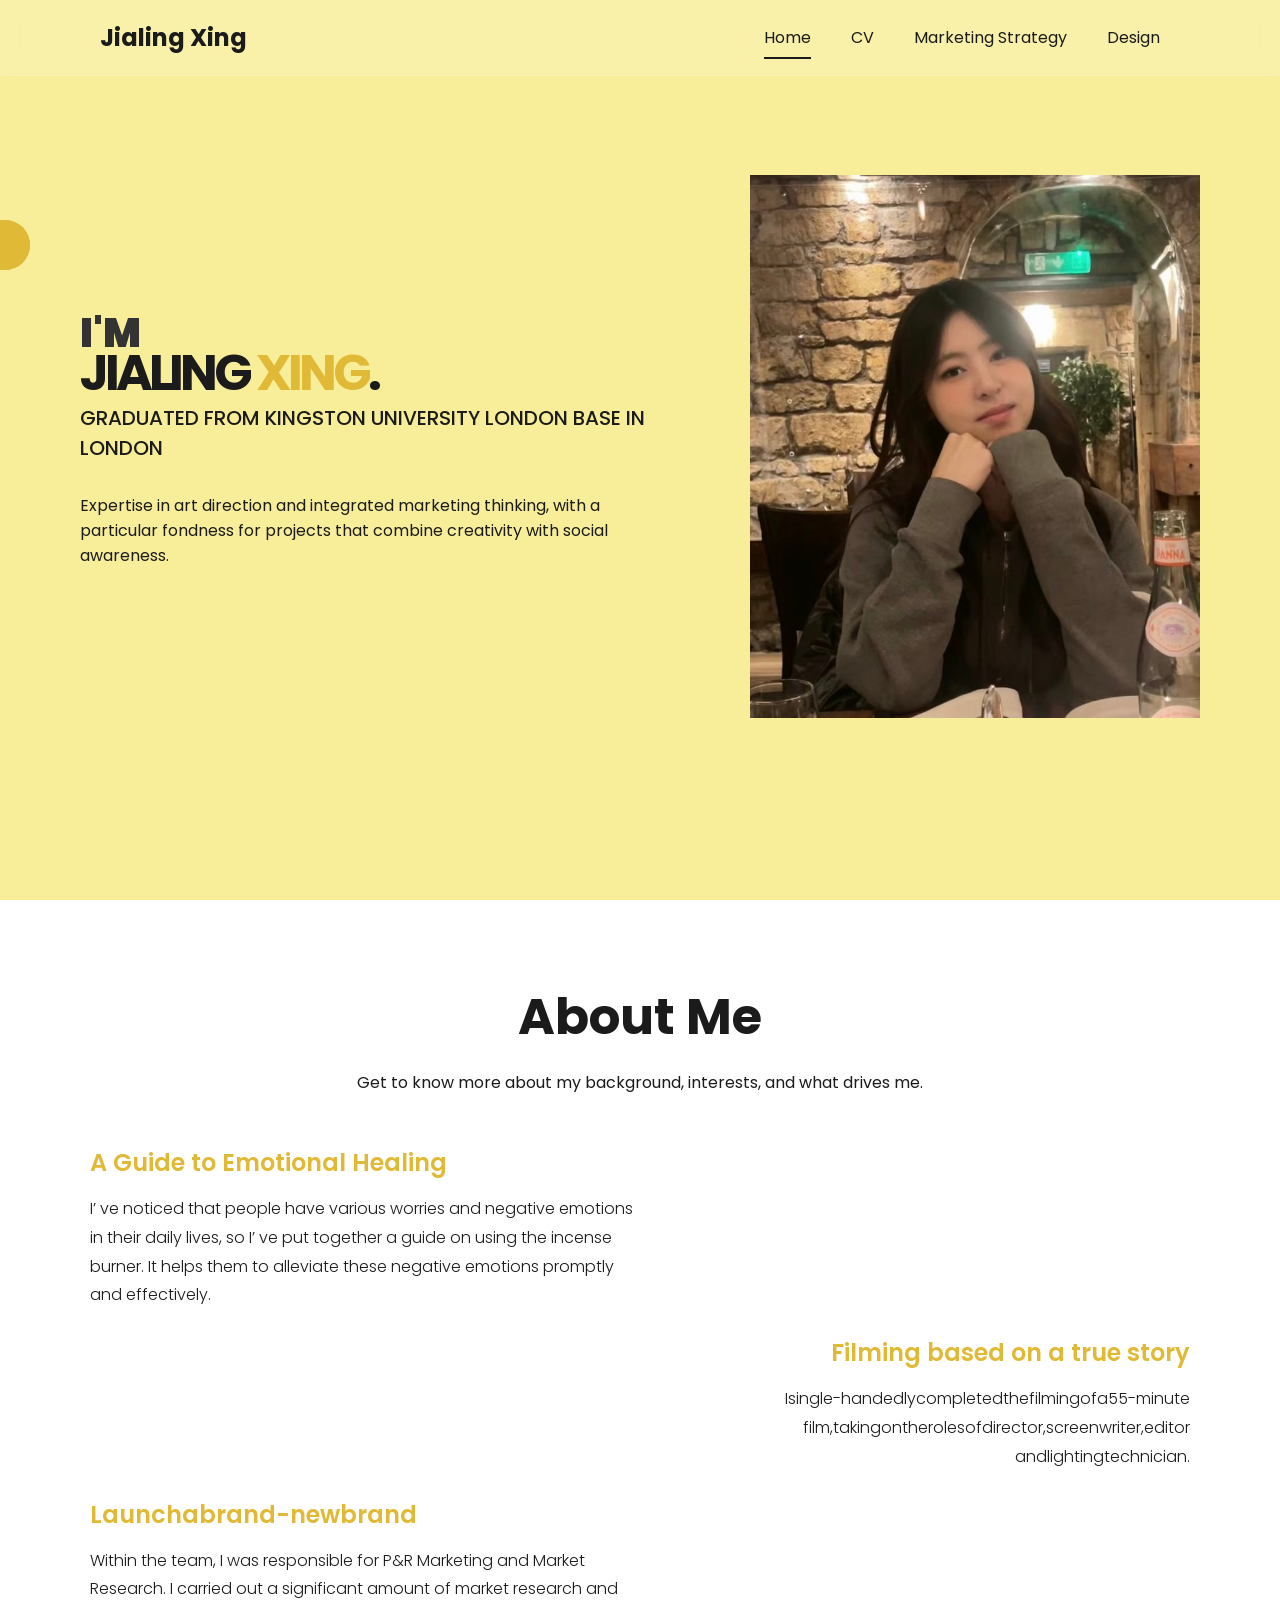
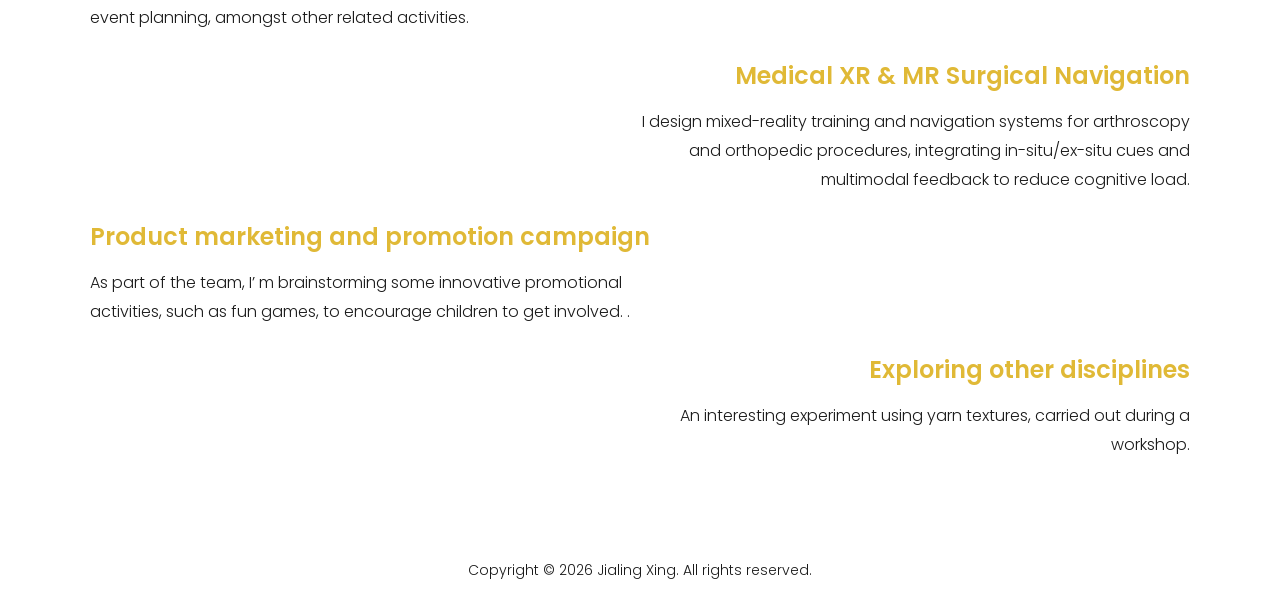
==== index.html @ fc4e3bee "Add files via upload" ====
<!DOCTYPE html>
<html lang="en">

<head>
    <meta charset="UTF-8">
    <meta name="viewport" content="width=device-width, initial-scale=1.0">
    <title>Home - Jialing Xing Portfolio</title>
    <link rel="stylesheet" href="https://cdnjs.cloudflare.com/ajax/libs/font-awesome/5.15.3/css/all.min.css"
        integrity="sha512-iBBXm8fW90+nuLcSKlbmrPcLa0OT92xO1BIsZ+ywDWZCvqsWgccV3gFoRBv0z+8dLJgyAHIhR35VZc2oM/gI1w=="
        crossorigin="anonymous" referrerpolicy="no-referrer" />
    <link rel="stylesheet" href="./common.css">

    <!-- Home Page Styles -->
    <style>
        /* Home Page Container */
        .home-page-container {
            width: 100%;
            display: flex;
            flex-direction: column;
            align-items: center;
            justify-content: flex-start;
            background: transparent;
            scroll-snap-type: y mandatory;

        }

        /* Hero Section */
        .hero-section {
            display: flex;
            justify-content: space-between;
            align-items: center;
            height: 100dvh;
            padding: 0 80px;
            width: 100%;
            background-color: #F8EE99;
            gap: 60px;
        }

        .hero-content {
            flex: 1;
            max-width: 600px;
            z-index: 2;
        }

        .hero-animation {
            flex: 1;
            height: 80%;
            max-width: 600px;
            position: relative;
            z-index: 1;
            display: flex;
            align-items: center;
            justify-content: center;
        }

        .hero-greeting {
            color: var(--gray);
            font-size: 40px;
            text-transform: uppercase;
            font-weight: 900;
        }

        .hero-name {
            line-height: 20px;
            font-size: 50px;
            letter-spacing: -4px;
            text-transform: uppercase;
            color: var(--white);
            margin-bottom: 20px;
        }

        .hero-name-highlight {
            color: var(--primary);
        }

        .hero-title {
            color: var(--white);
            font-size: 20px;
            text-transform: uppercase;
            font-weight: 500;
            margin-bottom: 30px;
        }

        .hero-description {
            margin-bottom: 30px;
            color: var(--white);
        }

        .profile-image-wrapper {
            flex-basis: 50%;
        }

        .profile-image {
            width: 100%;
            max-width: 450px;
            height: auto;
            object-fit: cover;
        }

        .decorative-circles span {
            width: 50px;
            height: 50px;
            position: absolute;
            top: 220px;
            left: -20px;
            border-radius: 50%;
            background-color: var(--primary);
        }

        /* About Me Section */
        .about-section {
            width: 100%;
            max-width: 1200px;
            padding: 80px 50px;
            text-align: center;
            background: transparent;
            display: flex;
            flex-direction: column;
            justify-content: center;
            scroll-snap-align: start;
            scroll-snap-stop: always;
        }

        .about-section-title {
            font-size: 50px;
            color: var(--white);
            margin-bottom: 15px;
        }

        .about-section-description {
            color: var(--white);
            font-size: 16px;
        }

        .about-content-wrapper {
            display: grid;
            margin-top: 50px;
            width: 100%;
        }

        .about-introduction {
            text-align: left;
        }

        .about-subtitle {
            color: var(--primary);
            font-size: 24px;
            margin-bottom: 15px;
            margin-top: 25px;
            font-weight: 600;
        }

        .about-subtitle:first-child {
            margin-top: 0;
        }

        .about-paragraph {
            color: var(--white);
            line-height: 1.8;
            font-weight: 300;
            font-size: 16px;
        }

        /* Mobile Responsive Design */
        @media screen and (max-width: 768px) {

            /* Hero Section Mobile */
            .hero-section {
                flex-direction: column-reverse;
                padding: 20px;
                justify-content: center;
                gap: 30px;
            }

            .hero-content {
                flex: none;
                max-width: 100%;
                text-align: center;
            }

            .hero-animation {
                display: none;
            }

            .hero-greeting {
                font-size: 24px;
            }

            .hero-name {
                font-size: 32px;
                line-height: 1.2;
                letter-spacing: -2px;
                margin-bottom: 15px;
            }

            .hero-title {
                font-size: 14px;
                letter-spacing: 3px;
                margin-bottom: 20px;
            }

            .hero-description {
                width: 100%;
                font-size: 14px;
                margin-bottom: 25px;
            }

            /* About Section Mobile */
            .about-section {
                padding: 60px 20px;
            }

            .about-section-title {
                font-size: 32px;
                margin-bottom: 12px;
            }

            .about-section-description {
                font-size: 14px;
            }

            .about-content-wrapper {
                margin-top: 30px;
            }

            .about-introduction {
                text-align: center;
            }

            .about-subtitle {
                font-size: 20px;
                margin-top: 30px;
                margin-bottom: 12px;
                text-align: center !important;
            }

            .about-subtitle:first-child {
                margin-top: 0;
            }

            .about-paragraph {
                font-size: 14px;
                line-height: 1.7;
                width: 100% !important;
                text-align: center !important;
                margin-left: auto !important;
                margin-right: auto !important;
            }

            /* Decorative circles hide on mobile */
            .decorative-circles {
                display: none;
            }

            .profile-image {
                max-width: 260px;
            }
        }

        /* Tablet Responsive Design */
        @media screen and (max-width: 1024px) and (min-width: 769px) {
            .hero-section {
                padding: 0 40px;
                gap: 40px;
            }

            .hero-content {
                max-width: 450px;
            }

            .hero-animation {
                max-width: 450px;
            }

            .hero-greeting {
                font-size: 32px;
            }

            .hero-name {
                font-size: 42px;
            }

            .hero-title {
                font-size: 18px;
            }

            .hero-description {
                width: 90%;
            }

            .about-section {
                padding: 70px 40px;
            }

            .about-section-title {
                font-size: 42px;
            }

            .about-subtitle {
                font-size: 22px;
            }

            .about-paragraph {
                width: 70% !important;
            }


        }
    </style>
</head>

<body>
    <!-- Preloader -->


    <!-- Theme Toggle Buttons -->
   

    <header>
        <!-- Navigation Bar -->
        <nav class="navbar">
            <h1><a href="index.html" class="logo">Jialing Xing</a></h1>
            <ul class="navigation-menu">
                <li><a class="active" href="index.html">Home</a></li>
                <li><a href="cv.html">CV</a></li>
                    <li><a href="research.html">Marketing Strategy</a></li>
                <li><a href="design.html">Design</a></li>
                <!-- <li><a href="contact.html">Contact</a></li> -->
            </ul>
            <i class="mobile-menu-toggle fas fa-bars" aria-label="Toggle menu"></i>
        </nav>

        <!-- Home Page Container -->
        <div class="home-page-container">
            <!-- Hero Section -->
            <section class="hero-section">
                <div class="hero-content">
                    <h3 class="hero-greeting">I'm</h3>
                    <h1 class="hero-name">Jialing <span class="hero-name-highlight"> Xing</span>.</h1>
                    <h4 class="hero-title">
                        Graduated from Kingston University London Base in London
                    </h4>
                    <p class="hero-description">Expertise in art direction and integrated marketing thinking, with a
                        particular fondness for
                        projects that combine creativity with social awareness.</p>
                </div>

                <div class="hero-image">
                    <img src="./images/profile.jpg" alt="Profile" class="profile-image">
                </div>
            </section>

            <!-- About Me Section -->
            <section class="about-section">
                <h1 class="about-section-title">About Me</h1>
                <p class="about-section-description">Get to know more about my background, interests, and what drives
                    me.</p>
                <div class="about-content-wrapper">
                    <div class="about-introduction">
                        <h3 class="about-subtitle" style="text-align: start;">A Guide to Emotional Healing</h3>
                        <p class="about-paragraph" style="text-align: left; width: 50%; margin-right: auto;">I’
                            ve noticed that people have various worries and
                            negative emotions in their daily lives, so I’
                            ve put
                            together a guide on using the incense burner. It helps
                            them to alleviate these negative emotions promptly and
                            effectively.</p>

                        <h3 class="about-subtitle" style="text-align: end;">Filming based on a true story
                        </h3>
                        <p class="about-paragraph" style="text-align: right; width: 50%; margin-left: auto;">
                            Isingle-handedlycompletedthefilmingofa55-minute
                            film,takingontherolesofdirector,screenwriter,editor
                            andlightingtechnician.</p>

                        <h3 class="about-subtitle" style="text-align: start;">Launchabrand-newbrand</h3>
                        <p class="about-paragraph" style="text-align: left; width: 50%; margin-right: auto;">Within the
                            team, I was responsible for P&R
                            Marketing and Market Research. I carried out a
                            significant amount of market research and event
                            planning, amongst other related activities.</p>

                        <h3 class="about-subtitle" style="text-align: end;">Medical XR & MR Surgical Navigation</h3>
                        <p class="about-paragraph" style="text-align: right; width: 50%; margin-left: auto;">I design
                            mixed-reality training and navigation systems for arthroscopy and orthopedic procedures,
                            integrating in-situ/ex-situ cues and multimodal feedback to reduce cognitive load.</p>


                        <h3 class="about-subtitle" style="text-align: start;">Product marketing and promotion campaign
                        </h3>
                        <p class="about-paragraph" style="text-align: left; width: 50%; margin-right: auto;">
                            As part of the team, I’
                            m brainstorming some innovative
                            promotional activities, such as fun games, to encourage
                            children to get involved.
                            .</p>


                        <h3 class="about-subtitle" style="text-align: end;">Exploring other disciplines</h3>
                        <p class="about-paragraph" style="text-align: right; width: 50%; margin-left: auto;">An
                            interesting experiment using yarn textures, carried out during a workshop.</p>








                    </div>

                </div>
            </section>

            <footer>
                <p>Copyright © 2026 Jialing Xing. All rights reserved.</p>
            </footer>
        </div>

        <!-- Decorative Elements -->
        <div class="decorative-circles">
            <span></span>
            <span></span>
        </div>
    </header>

    <script src="./main.js"></script>
</body>
</html>
---- common.css ----
@import url('https://fonts.googleapis.com/css2?family=Poppins:wght@100;200;300;400;500;600;700;800;900&display=swap');


/* Global Styles */
*{
    margin: 0;
    padding: 0;
    box-sizing: border-box;
}

:root{
    --black:#433930;
    --white:#1b1b1b;
    --gray:#333;
    --primary:#E0B936;
    --secondary:#fdbb79;
    --third:#FF602A;
    --grey-text:rgba(87, 72, 72, 0.8);
}

body{
    font-family: 'Poppins', sans-serif;
    overflow-x: hidden;
}

body.overflow{
    overflow: hidden;
}

a{
    text-decoration: none;
}

li{
    list-style: none;
}



/* Header */
header{
    position: relative;
   

}

/* Navigation Bar */
.navbar{
    position: fixed;
    padding: 20px 100px;
    display: flex;
    justify-content: space-between;
    align-items: center;
    width: 100%;
    background-color: rgba(255, 255, 255, 0.161);
    backdrop-filter: blur(10px);
    -webkit-backdrop-filter: blur(20px);
    border-bottom: 1px solid rgba(255, 255, 255, 0.1);
    z-index: 999;
    transition: all 0.3s ease;
}

.logo{
    color: var(--white);
    user-select: none;
}

.navigation-menu {
    margin-left: 50px;
    display: flex;
    flex-wrap: wrap;
    transition: all .3s;
}

.navigation-menu li a{
    color: var(--white);
    margin: 0 20px;
}

.navigation-menu li:hover a:not(.active){
    color: var(--primary);
}

.navigation-menu li a.active{
    padding-bottom: 8px;
    border-bottom: 2px solid var(--white);
}

.mobile-menu-toggle{
    color: var(--white);
    font-size: 25px;
    display: none;
    cursor: pointer;
}

.mobile-menu-toggle:hover{
    color: var(--primary);
    transform: scale(1.1);
}

/* Button Styles */
.btn{
    width: 165px;
    height: 35px;
    font-size: 15px;
    border: none;
    position: relative;
    font-weight: 600;
    overflow: hidden;
    cursor: pointer;
    color: var(--black);
    transition: all 0.3s;
    background-color: var(--white);
}

.btn:before{
    content: '';
    width: 100%;
    height: 100%;
    position: absolute;
    top: 0;
    left: 0;
    transform: translateX(-100px) rotate(45deg);
    background-color: var(--secondary);
    transition: transform 0.3s;
}

.btn:after{
    content: '';
    width: 100%;
    height: 100%;
    position: absolute;
    top: 0;
    left: 0;
    transform: translateX(-110px) rotate(45deg);
    background-color: var(--primary);
    transition: transform 0.3s;
}

.btn:hover{
    border: 1px solid var(--white);
    color: var(--white);
    background-color: var(--black);
}

.btn:hover::before{
    transform: translateX(100px) rotate(45deg);
}

.btn:hover::after{
    transform: translateX(110px) rotate(45deg);
}

/* Section Common Styles */
.section{
    padding-top: 120px;
    display: flex;
    width: auto;
    flex-direction: column;
    margin: 0px 100px;
    align-items: center;
    justify-content: center;
}

.section .section-title{
    text-transform: uppercase;
    font-size: 50px;
    color: var(--white);
}

.section .section-desc{
    text-align: center;
    color: var(--white);
}

.section a{
    color: var(--primary);
}

.sec-dis{
    min-height: 100vh;
    display: flex;
    overflow-y: auto;
}

/* Animations */
@keyframes rotate {
    from{
        transform: rotate(0deg);
    }
    to{
        transform: rotate(360deg);
    }
}

/* Responsive - Mobile Navigation Only */
@media screen and (max-width:905px) {
    .navbar {
        padding: 20px 16px;
    }
    
    .logo{
        font-size: 20px;
    }
    
    .navigation-menu{
        position: absolute;
        justify-content: center;
        align-items: center;
        align-content: center;
        flex-direction: column;
        top: 0;
        left: 0;
        display: none;
        visibility: hidden;
        opacity: 0;
        transform: translateX(-50px) translateY(-50px);
        width: 100vw;
        height: 110vh;
        z-index: 100;
        background-color: var(--secondary);
    }
    
    .navigation-menu.dis{
        display: flex;
        opacity: 1;
        visibility: visible;
    }
    
    .navigation-menu li {
        margin-top: 30px;
    }
    
    .navigation-menu li a{
        font-size: 20px;
        position: relative;
        letter-spacing: 2px;
    }
    
    .navigation-menu:before{
        content: 'Navigation';
        color: rgba(158, 158, 158, 0.158);
        font-size: 80px;
        font-weight: 900;
        text-transform: uppercase;
        font-family: 'popins' ,sans-serif;
        transform: translateY(230px) translateX(-50px) rotate(90deg);
    }
    
    .mobile-menu-toggle {
        display: block;
        opacity: 1;
        z-index: 100;
    }
}




footer{
   
    width: 100%;
    color: var(--white);
    text-align: center;
    padding: 20px;
    font-size: 14px;
    font-weight: 300;
}

/* Page Transition Animations - Fade Effect */
/* Fallback for browsers without View Transitions API */
body {
    animation: fadeIn 0.5s ease-out;
}

@keyframes fadeIn {
    from {
        opacity: 0;
    }
    to {
        opacity: 1;
    }
}

@keyframes fadeOut {
    from {
        opacity: 1;
    }
    to {
        opacity: 0;
    }
}

body.page-exit {
    animation: fadeOut 0.3s ease-in forwards;
}

/* 研究卡片摘要文本：全局控制默认显示 6 行内容，保持卡片一致性 */
.research-card-text{
    /* 通过 WebKit 盒模型限制垂直方向的布局，防止文本撑开卡片 */
    display: -webkit-box;
    -webkit-box-orient: vertical;
    /* 限制最多 6 行且隐藏溢出内容，用省略号提示更多信息 */
    -webkit-line-clamp: 6;
    overflow: hidden;
    text-overflow: ellipsis;
    /* 行高 × 行数，确保视觉高度与 main 样式一致 */
    max-height: calc(1.8em * 6);
}

/* View Transitions API styles for modern browsers */
@supports (view-transition-name: none) {
    ::view-transition-old(root) {
        animation: fadeOut 0.3s ease-in;
    }
    
    ::view-transition-new(root) {
        animation: fadeIn 0.5s ease-out;
    }
}
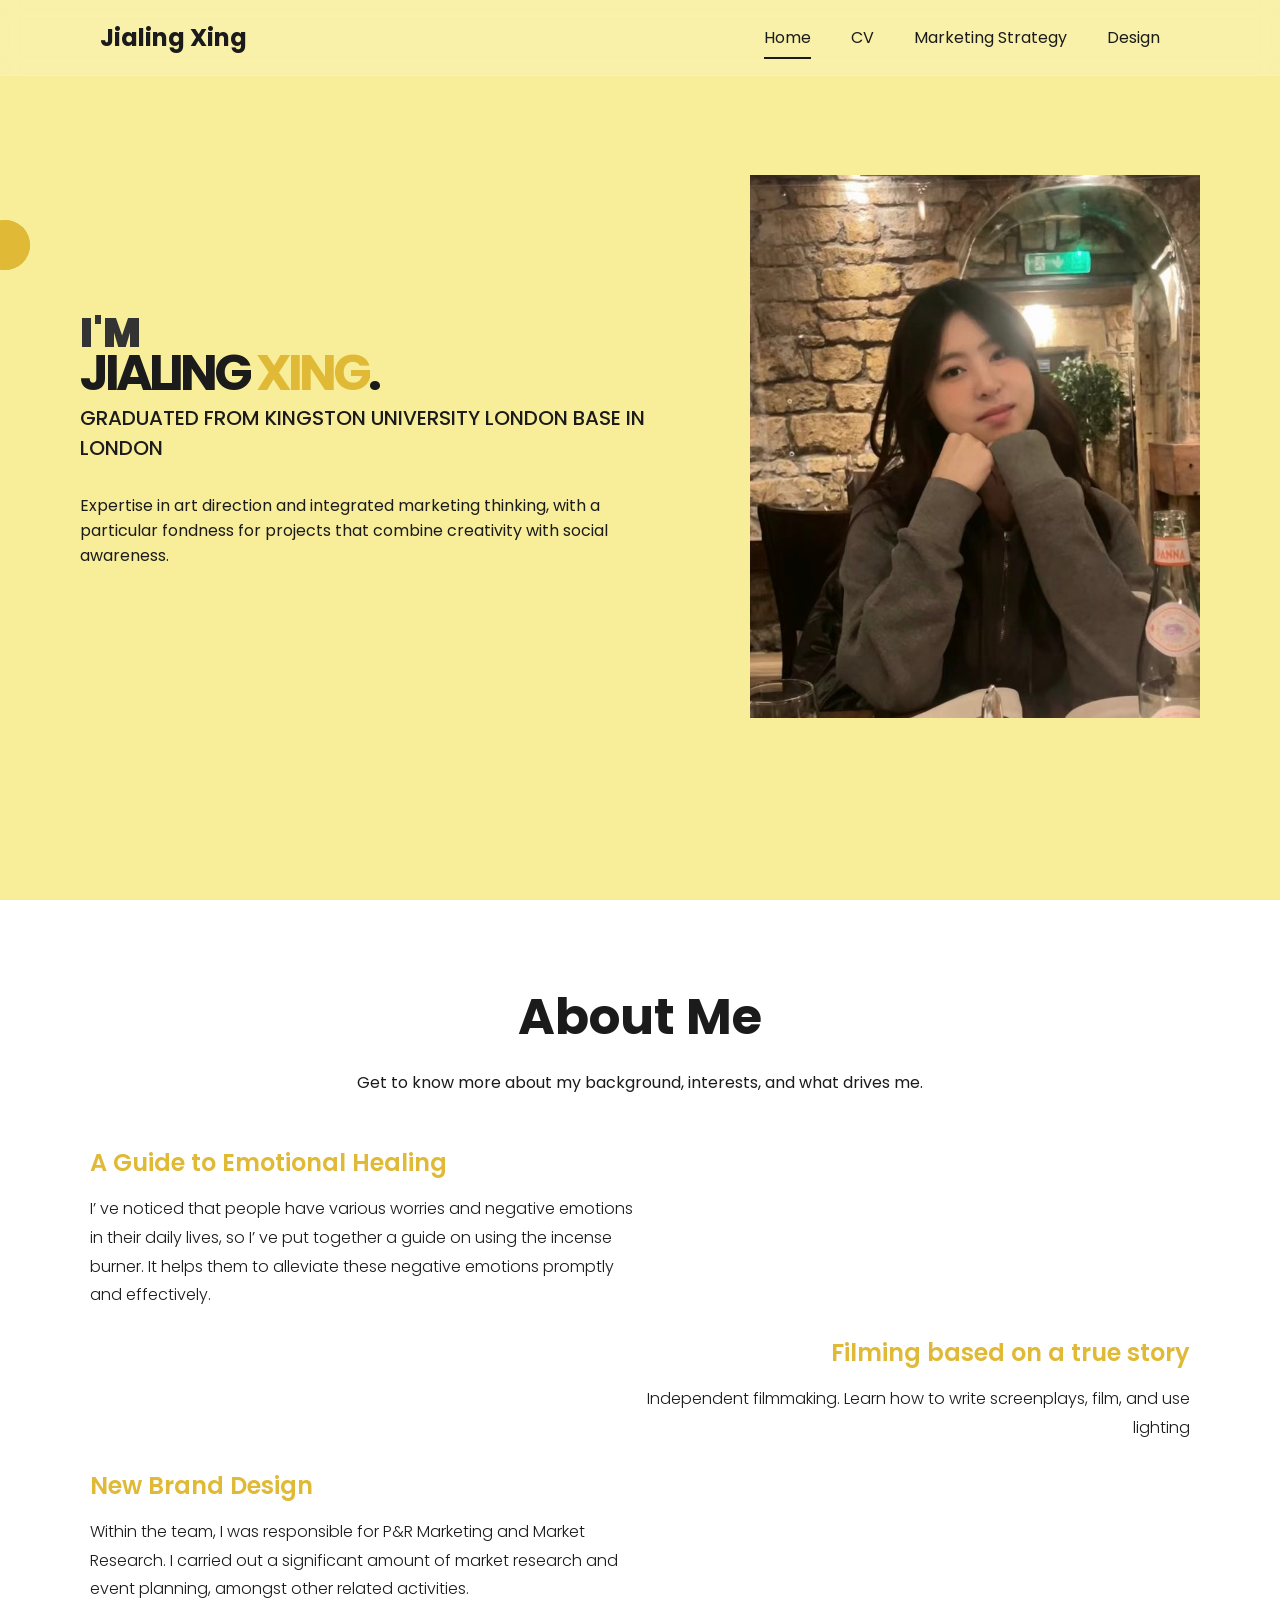
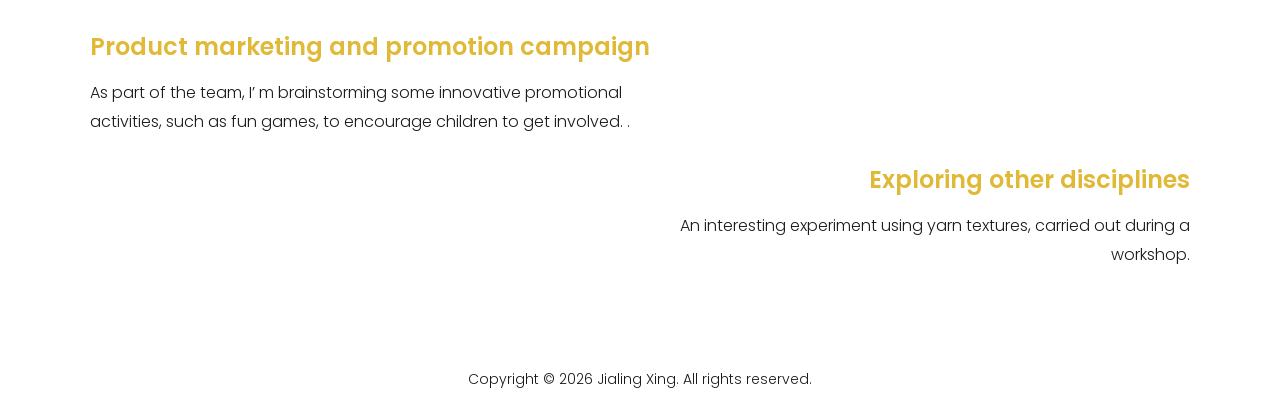
==== commit dce38b31: "2 2" ====
--- a/index.html
+++ b/index.html
@@ -369,21 +369,17 @@
                         <h3 class="about-subtitle" style="text-align: end;">Filming based on a true story
                         </h3>
                         <p class="about-paragraph" style="text-align: right; width: 50%; margin-left: auto;">
-                            Isingle-handedlycompletedthefilmingofa55-minute
-                            film,takingontherolesofdirector,screenwriter,editor
-                            andlightingtechnician.</p>
-
-                        <h3 class="about-subtitle" style="text-align: start;">Launchabrand-newbrand</h3>
+                        Independent filmmaking. Learn how to write screenplays, film, and use lighting
+                        </p>
+
+                        <h3 class="about-subtitle" style="text-align: start;">New Brand Design</h3>
                         <p class="about-paragraph" style="text-align: left; width: 50%; margin-right: auto;">Within the
                             team, I was responsible for P&R
                             Marketing and Market Research. I carried out a
                             significant amount of market research and event
                             planning, amongst other related activities.</p>
 
-                        <h3 class="about-subtitle" style="text-align: end;">Medical XR & MR Surgical Navigation</h3>
-                        <p class="about-paragraph" style="text-align: right; width: 50%; margin-left: auto;">I design
-                            mixed-reality training and navigation systems for arthroscopy and orthopedic procedures,
-                            integrating in-situ/ex-situ cues and multimodal feedback to reduce cognitive load.</p>
+                      
 
 
                         <h3 class="about-subtitle" style="text-align: start;">Product marketing and promotion campaign
@@ -426,4 +422,4 @@
 
     <script src="./main.js"></script>
 </body>
-</html>+</html>
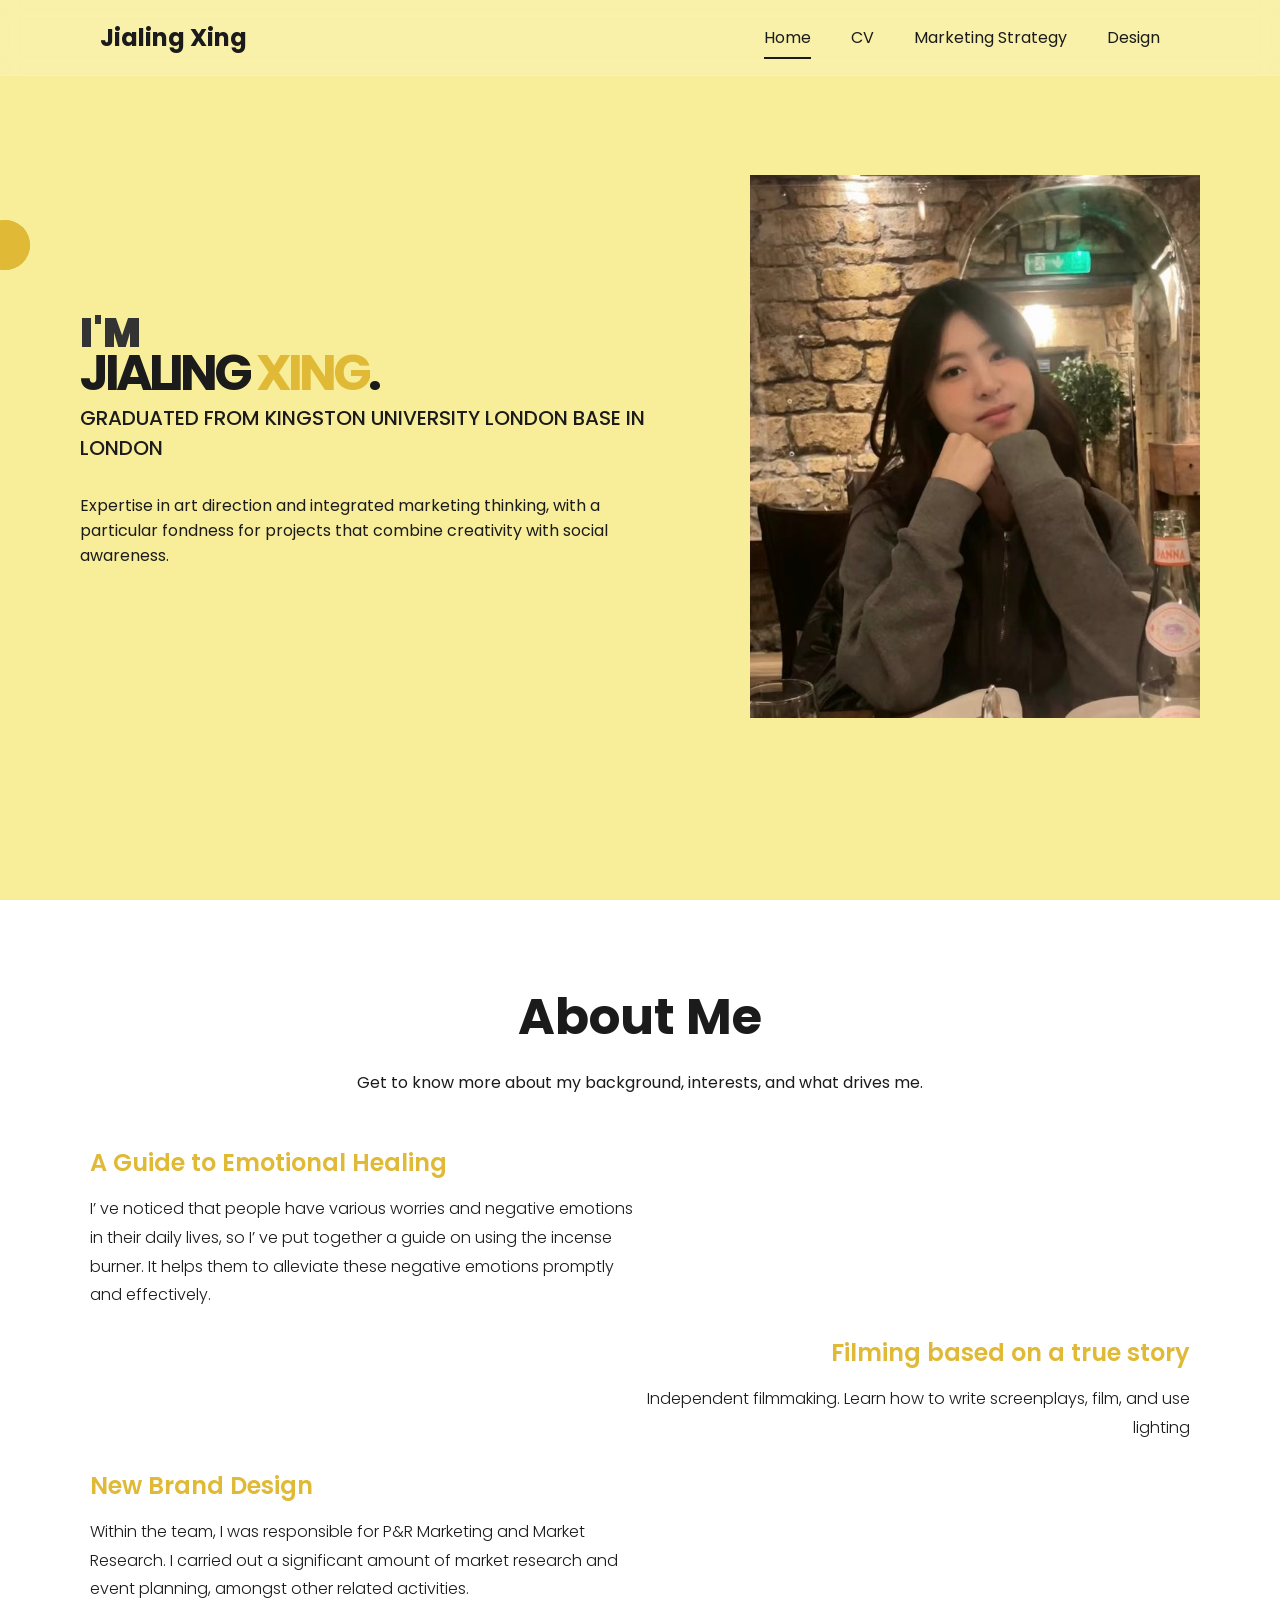
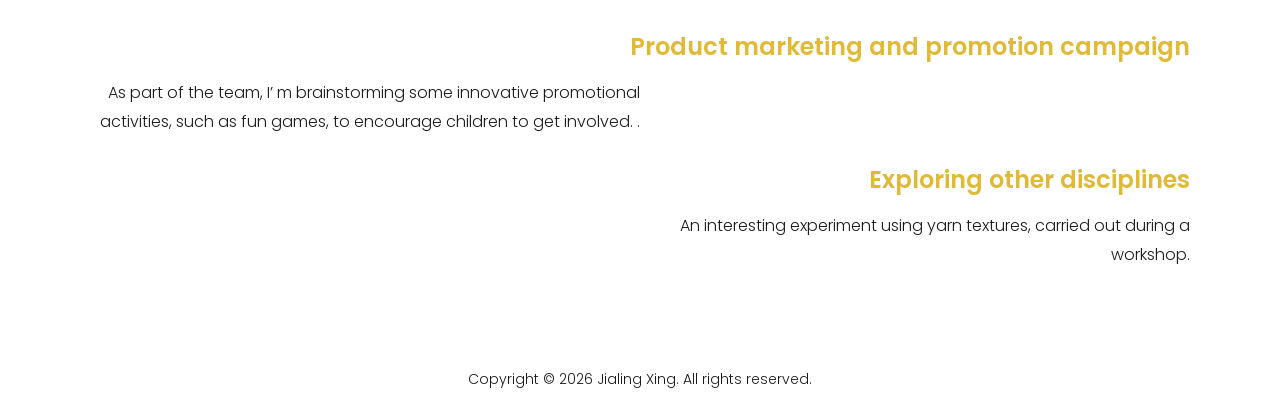
==== commit b31d557a: "2 2" ====
--- a/index.html
+++ b/index.html
@@ -382,9 +382,9 @@
                       
 
 
-                        <h3 class="about-subtitle" style="text-align: start;">Product marketing and promotion campaign
+                        <h3 class="about-subtitle" style="text-align: end;">Product marketing and promotion campaign
                         </h3>
-                        <p class="about-paragraph" style="text-align: left; width: 50%; margin-right: auto;">
+                        <p class="about-paragraph" style="text-align: right; width: 50%; margin-right: auto;">
                             As part of the team, I’
                             m brainstorming some innovative
                             promotional activities, such as fun games, to encourage
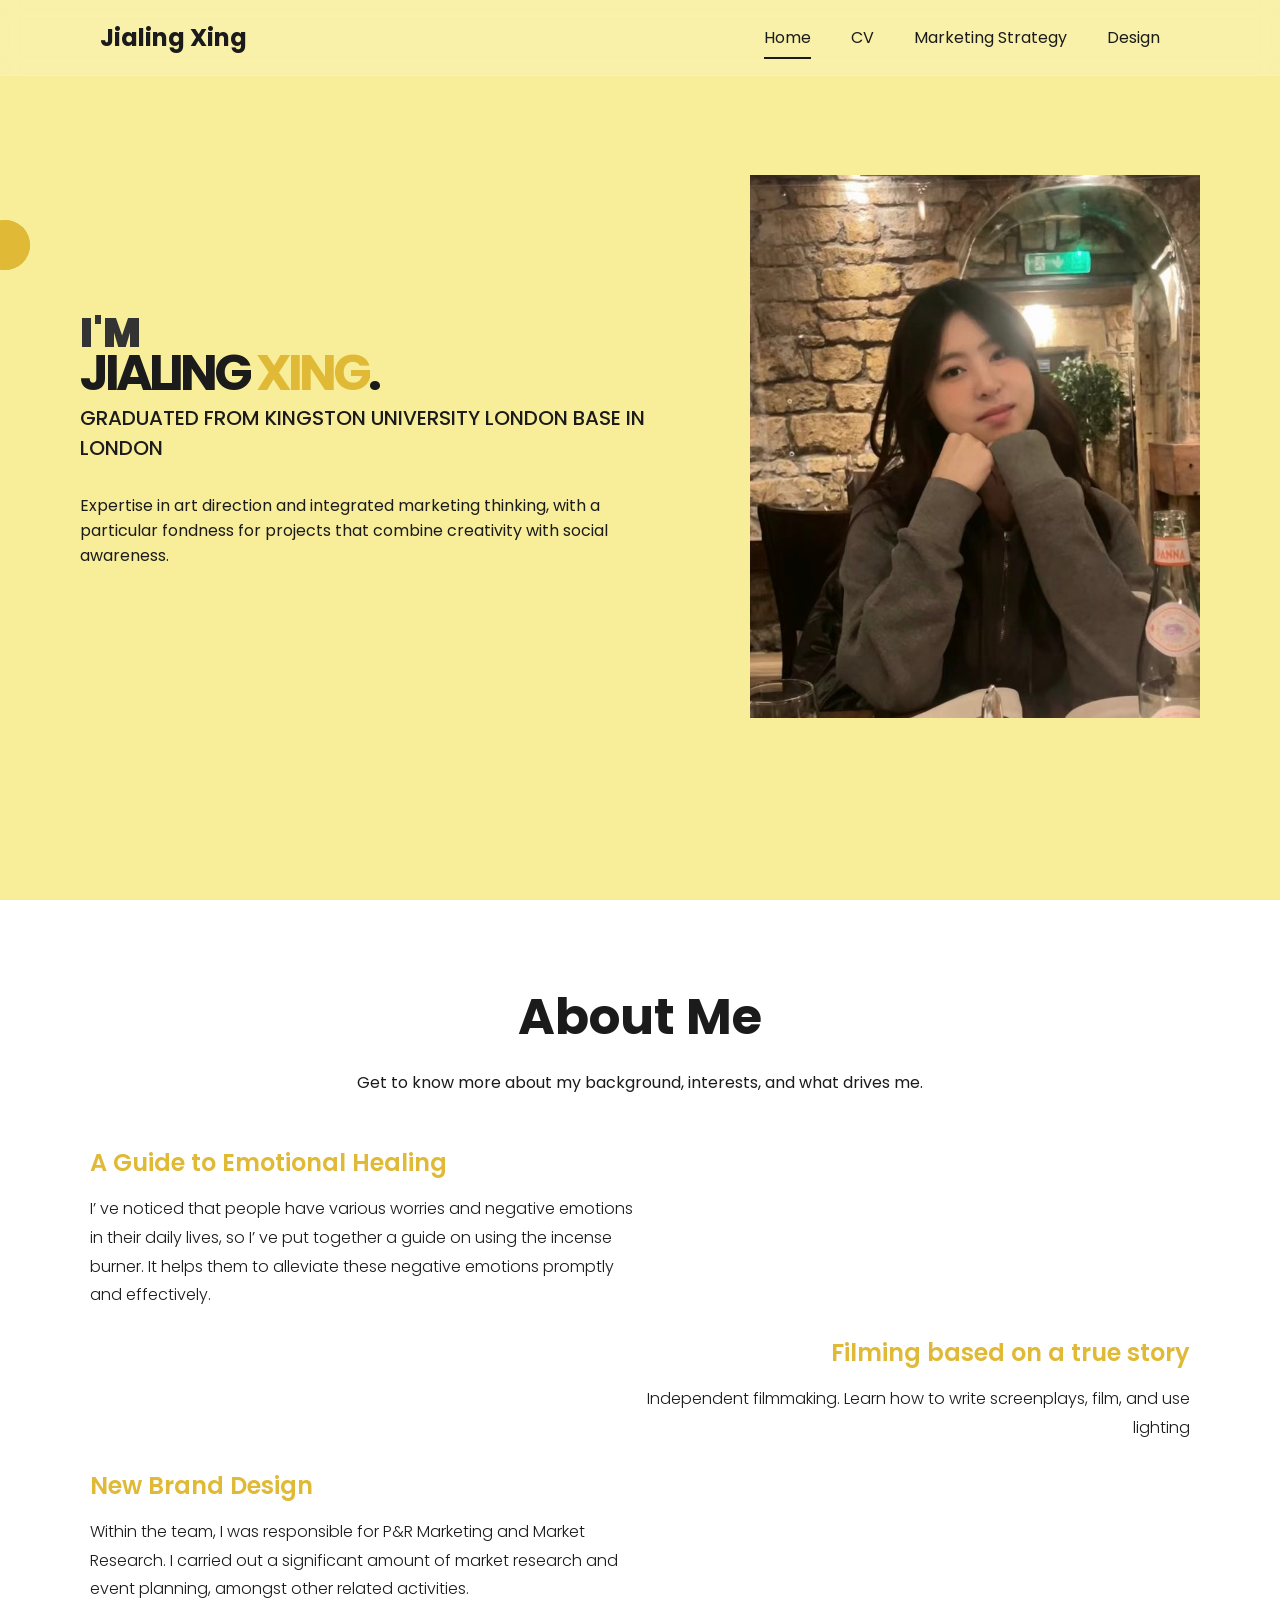
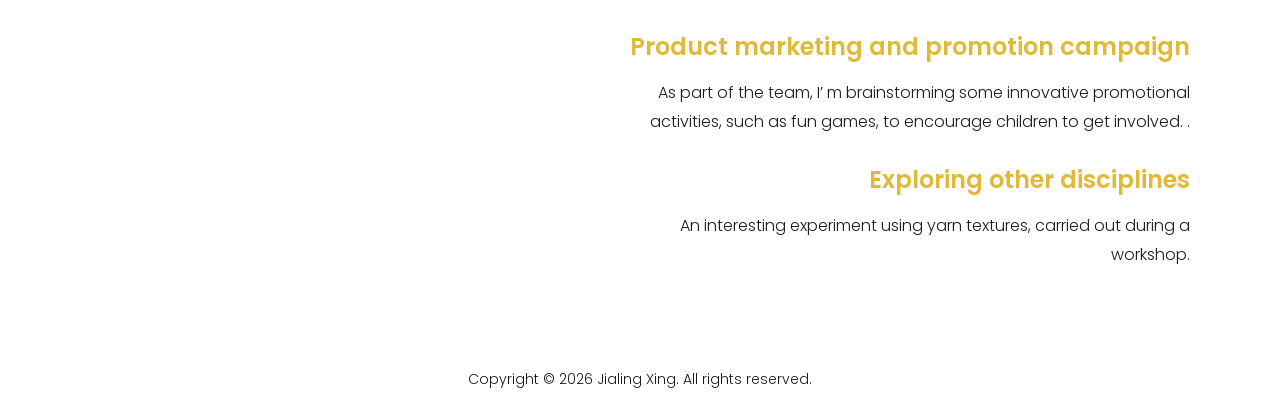
==== commit a6cb4f50: "3 3" ====
--- a/index.html
+++ b/index.html
@@ -384,7 +384,7 @@
 
                         <h3 class="about-subtitle" style="text-align: end;">Product marketing and promotion campaign
                         </h3>
-                        <p class="about-paragraph" style="text-align: right; width: 50%; margin-right: auto;">
+                        <p class="about-paragraph" style="text-align: right; width: 50%; margin-left: auto;">
                             As part of the team, I’
                             m brainstorming some innovative
                             promotional activities, such as fun games, to encourage
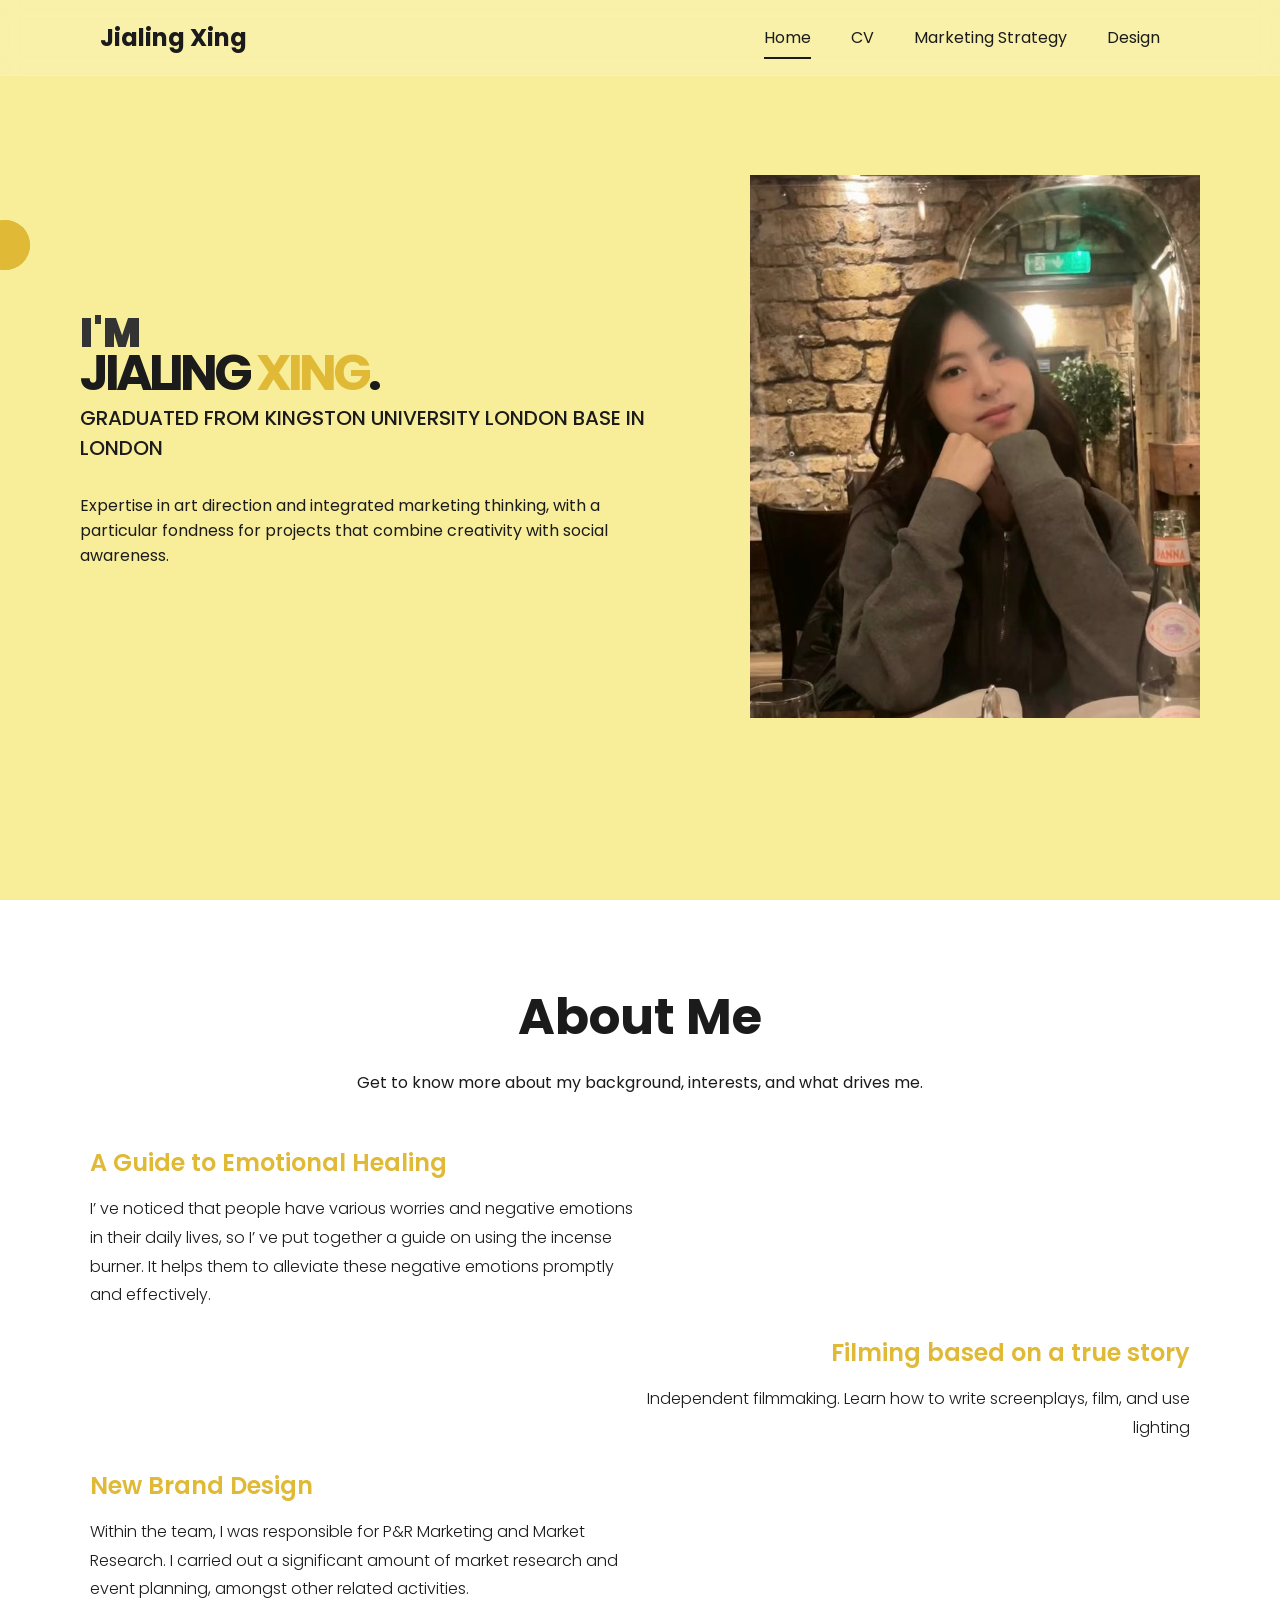
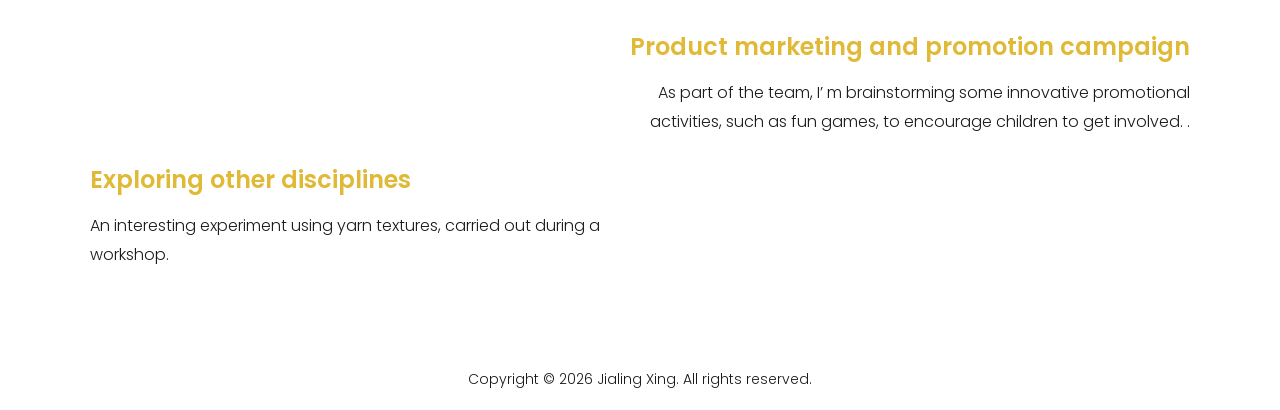
==== commit 5b612f6c: "2 1" ====
--- a/index.html
+++ b/index.html
@@ -392,8 +392,8 @@
                             .</p>
 
 
-                        <h3 class="about-subtitle" style="text-align: end;">Exploring other disciplines</h3>
-                        <p class="about-paragraph" style="text-align: right; width: 50%; margin-left: auto;">An
+                        <h3 class="about-subtitle" style="text-align: start;">Exploring other disciplines</h3>
+                        <p class="about-paragraph" style="text-align: left; width: 50%; margin-right: auto;">An
                             interesting experiment using yarn textures, carried out during a workshop.</p>
 
 
